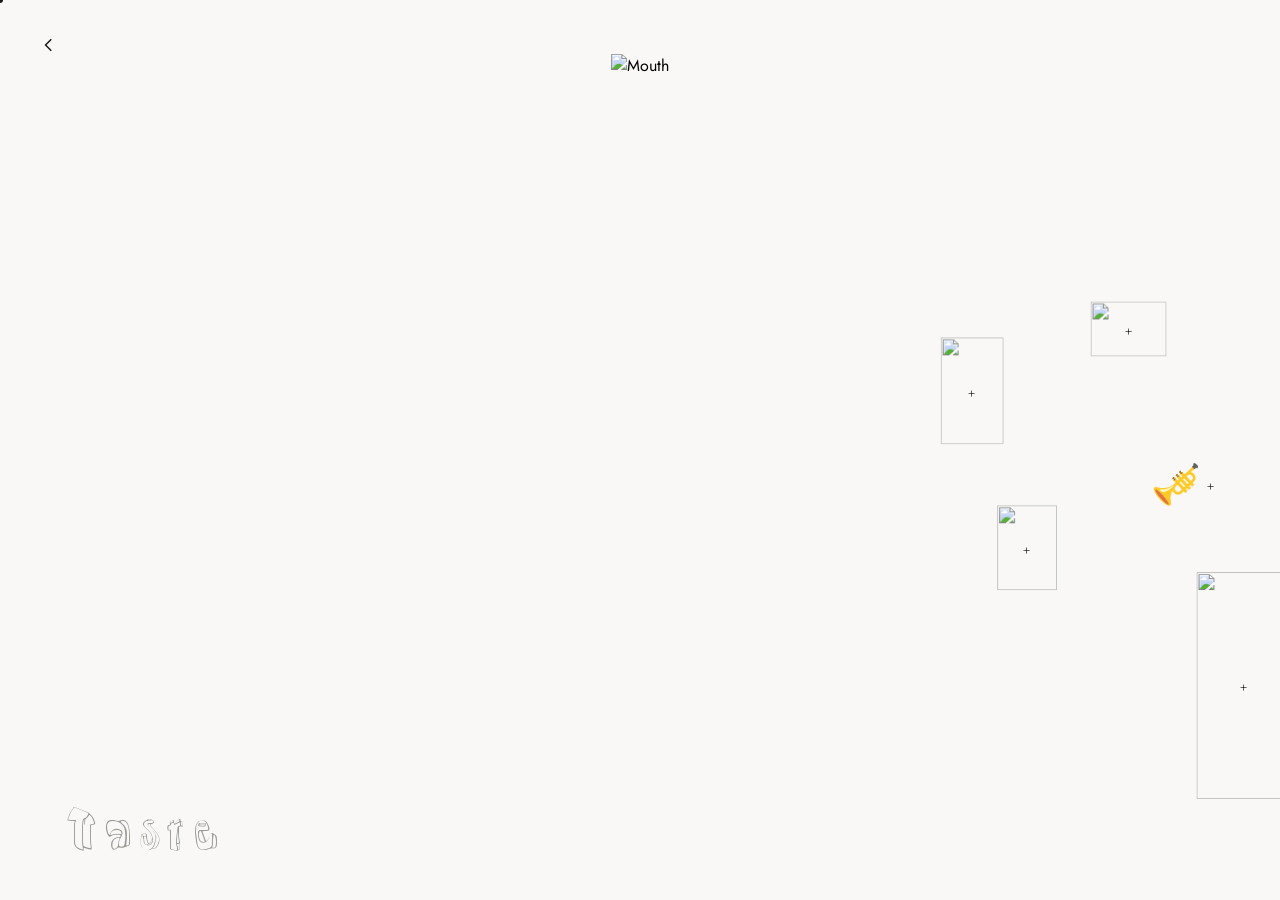
==== mouth.html @ d3f5ba54 "Add files via upload" ====
<!DOCTYPE html>
<html lang="en">
<head>
  <meta charset="UTF-8"/>
  <meta name="viewport" content="width=device-width, initial-scale=1.0"/>
  <title>Taste — The Five Senses</title>
  <link href="https://fonts.googleapis.com/css2?family=Rock+3D&family=Cormorant+Garamond:ital,wght@0,300;0,400;1,300&family=Jost:wght@200;300;400&display=swap" rel="stylesheet">
  <link rel="stylesheet" href="mouth.css">
</head>
<body>

  <div id="cursor"></div>

  <a class="back" href="index.html">
    <svg viewBox="0 0 14 14" fill="none" stroke="currentColor" stroke-width="1.3">
      <path d="M9 2L4 7l5 5"/>
    </svg>
  </a>

  <!-- Mouth illustration — centred -->
  <div id="mouth-wrap">
    <img src="picture/Bigmouth.svg" alt="Mouth">
  </div>

  <!-- ── Green blob → 8.jpg ── -->
  <button class="shape-btn" id="btn-green" onclick="toggleShape('green')">
    <img src="picture/green.svg" alt="">
    <span class="shape-sign">+</span>
  </button>
  <div class="photo-panel" id="panel-green">
    <img src="picture/8.jpg" alt="Taste">
  </div>

  <!-- ── Red blob → 7.jpg ── -->
  <button class="shape-btn" id="btn-red" onclick="toggleShape('red')">
    <img src="picture/red.svg" alt="">
    <span class="shape-sign">+</span>
  </button>
  <div class="photo-panel" id="panel-red">
    <img src="picture/7.jpg" alt="Taste">
  </div>

  <!-- ── Star → 6.jpg ── -->
  <button class="shape-btn" id="btn-star" onclick="toggleShape('star')">
    <img src="picture/star.svg" alt="">
    <span class="shape-sign">+</span>
  </button>
  <div class="photo-panel" id="panel-star">
    <img src="picture/6.jpg" alt="Taste">
  </div>

  <!-- ── Ring → text ── -->
  <button class="shape-btn" id="btn-ring" onclick="toggleShape('ring')">
    <img src="picture/ring.svg" alt="">
    <span class="shape-sign">+</span>
  </button>
  <div class="text-panel" id="panel-ring">
    <div class="text-panel-title">Lip Ring</div>
    <div class="text-panel-body">
      Click, clink, zing! A lip ring: tiny metal, big attitude, making your face go bling-blang every time you talk.
    </div>
  </div>

  <!-- ── 📢 Audio → talk.mp3 ── -->
  <button id="btn-audio" onclick="toggleAudio()">
    <span class="audio-emoji">🎺</span>
    <span class="shape-sign">+</span>
  </button>
  <div class="audio-panel" id="panel-audio">
    <audio id="audio-el" src="audio/talk.mp3"></audio>
    <div class="audio-wave">
      <span></span><span></span><span></span><span></span><span></span>
    </div>
    <button class="audio-stop-btn" onclick="toggleAudio()">stop</button>
  </div>

  <!-- Page label -->
  <div id="sense-label">Taste</div>

  <script src="mouth.js"></script>
</body>
</html>
---- mouth.css ----
*, *::before, *::after { box-sizing: border-box; margin: 0; padding: 0; }
:root { --bg: #f9f8f6; --ink: #1a1a18; --muted: #999994; }

html, body {
  width: 100%; height: 100%;
  background: var(--bg);
  font-family: 'Jost', sans-serif;
  overflow: hidden; cursor: none;
}

#cursor {
  position: fixed; width: 6px; height: 6px; border-radius: 50%;
  background: var(--ink); pointer-events: none;
  transform: translate(-50%, -50%);
  transition: width .3s, height .3s, background .3s;
  z-index: 9999; mix-blend-mode: multiply;
}
body.hovering #cursor { width: 36px; height: 36px; background: rgba(26,24,24,0.07); }

.back {
  position: fixed; top: 30px; left: 34px; z-index: 200;
  text-decoration: none; display: flex; align-items: center;
  justify-content: center; width: 30px; height: 30px; color: var(--ink);
}
.back svg { width: 16px; height: 16px; }

#mouth-wrap {
  position: fixed;
  left: 50%; top: 50%;
  transform: translate(-50%, -50%);
  height: min(88vh, 834px);
  width: auto; z-index: 10;
}
#mouth-wrap img { height: 100%; width: auto; display: block; }

.shape-btn {
  position: fixed;
  background: none; border: none;
  cursor: none; z-index: 30; padding: 0;
  transform: translate(-50%, -50%);
  display: flex; align-items: center; justify-content: center;
}
.shape-btn img {
  display: block;
  transition: transform .3s ease;
}
.shape-btn:hover img { transform: scale(1.08); }

.shape-sign {
  position: absolute;
  font-size: 18px; font-weight: 200; color: var(--ink);
  font-family: 'Cormorant Garamond', serif;
  pointer-events: none;
  transition: transform .35s ease;
}
.shape-btn.open .shape-sign { transform: rotate(45deg); }

.photo-panel {
  position: fixed; z-index: 50;
  opacity: 0; pointer-events: none;
  transform: scale(0.9);
  transition: all .4s cubic-bezier(.16,1,.3,1);
  background: #fff;
  padding: 12px;
  border: 1px solid var(--ink);
  box-shadow: 0 20px 50px rgba(0,0,0,0.1);
}
.photo-panel.open {
  opacity: 1; pointer-events: auto;
  transform: scale(1);
}
.photo-panel img {
  display: block; width: 100%; height: auto;
  object-fit: contain;
}

.text-panel {
  position: fixed; z-index: 50;
  background: #fff;
  border: 1px solid var(--ink);
  padding: 30px;
  opacity: 0; pointer-events: none;
  transform: scale(0.88);
  transition: all .4s cubic-bezier(.16,1,.3,1);
  box-shadow: 0 20px 50px rgba(0,0,0,0.08);
}
.text-panel.open {
  opacity: 1; pointer-events: auto;
  transform: scale(1);
}
.text-panel-title {
  font-family: 'Rock 3D', cursive; font-size: 14px;
  letter-spacing: .15em; text-transform: uppercase;
  margin-bottom: 12px;
}
.text-panel-body {
  font-size: 13px; line-height: 1.8;
  font-weight: 300; color: #555;
}

#sense-label {
  position: fixed; bottom: 40px; left: 5vw;
  font-family: 'Rock 3D', cursive; font-size: 48px;
  color: var(--muted); pointer-events: none;
}

#btn-audio {
  position: fixed; z-index: 30;
  background: none; border: none; cursor: none;
  display: flex; align-items: center; gap: 7px;
  transform: translate(-50%, -50%);
}

.audio-panel {
  position: fixed; z-index: 50;
  display: flex; align-items: center; gap: 10px;
  background: #fff; border: 1px solid var(--ink);
  padding: 10px 16px;
  opacity: 0; pointer-events: none;
  transition: opacity .35s ease;
}
.audio-panel.open { opacity: 1; pointer-events: auto; }

.audio-wave { display: flex; align-items: center; gap: 2px; height: 18px; }
.audio-wave span {
  display: block; width: 2px; border-radius: 1px;
  background: var(--ink);
  animation: wave 0.8s ease-in-out infinite alternate;
}
.audio-wave span:nth-child(1) { height: 6px;  animation-delay: 0s; }
.audio-wave span:nth-child(2) { height: 12px; animation-delay: .1s; }
.audio-wave span:nth-child(3) { height: 18px; animation-delay: .2s; }

@keyframes wave {
  from { transform: scaleY(0.4); }
  to   { transform: scaleY(1); }
}

.audio-stop-btn {
  font-size: 11px; font-family: 'Jost', sans-serif;
  color: var(--muted); cursor: none;
  background: none; border: none;
}

/* ── Cursor hover ── */
body.hovering #cursor { width: 36px; height: 36px; background: rgba(26,24,24,0.07); }

/* ── Audio emoji: keep 40px, + sits to the right ── */
#btn-audio {
  position: fixed; z-index: 30;
  background: none; border: none; cursor: none;
  display: flex; align-items: center; gap: 6px;
  transform: translate(-50%, -50%);
}
.audio-emoji {
  font-size: 40px; line-height: 1;
  pointer-events: none;
}
/* + on audio btn, positioned to the right, rotates to × on open */
#btn-audio .shape-sign {
  position: relative;   /* override absolute so it flows after emoji */
  font-size: 18px; font-weight: 200; color: var(--ink);
  font-family: 'Cormorant Garamond', serif;
  pointer-events: none;
  transition: transform .35s ease;
}
#btn-audio.open .shape-sign {
  transform: rotate(45deg);
}

/* ── Mobile ── */
@media (max-width: 768px) {
  html, body { cursor: auto; }
  #cursor { display: none; }
  .back { top: 18px; left: 18px; }

  #mouth-wrap {
    height: min(52vh, 380px);
    top: 38%;
  }

  /* 所有 panel 变成底部抽屉 */
  .photo-panel,
  .text-panel {
    position: fixed !important;
    left: 0 !important; right: 0 !important;
    bottom: 0 !important; top: auto !important;
    width: 100% !important;
    max-height: 50vh;
    overflow-y: auto;
    border-left: none; border-right: none; border-bottom: none;
    border-radius: 16px 16px 0 0;
    padding: 20px 20px 36px;
    transform: translateY(100%) !important;
    transform-origin: bottom center !important;
    transition: opacity .4s cubic-bezier(.16,1,.3,1),
                transform .4s cubic-bezier(.16,1,.3,1) !important;
    box-shadow: 0 -8px 40px rgba(0,0,0,0.12) !important;
  }
  .photo-panel.open,
  .text-panel.open {
    transform: translateY(0) !important;
  }
  .photo-panel img { max-height: 36vh; object-fit: contain; }

  .text-panel-title { font-size: 13px; }
  .text-panel-body  { font-size: 12px; }

  /* audio panel 也底部 */
  .audio-panel {
    position: fixed !important;
    left: 0 !important; right: 0 !important;
    bottom: 0 !important; top: auto !important;
    width: 100% !important;
    border-left: none; border-right: none; border-bottom: none;
    border-radius: 16px 16px 0 0;
    padding: 20px 24px 36px;
    justify-content: center;
    transform: translateY(100%);
    transition: opacity .35s ease, transform .4s cubic-bezier(.16,1,.3,1) !important;
    box-shadow: 0 -8px 40px rgba(0,0,0,0.1) !important;
  }
  .audio-panel.open {
    transform: translateY(0) !important;
  }

  .audio-emoji { font-size: 28px; }

  #sense-label {
    font-size: clamp(20px, 7vw, 36px);
    bottom: 16px; left: 16px;
  }
}
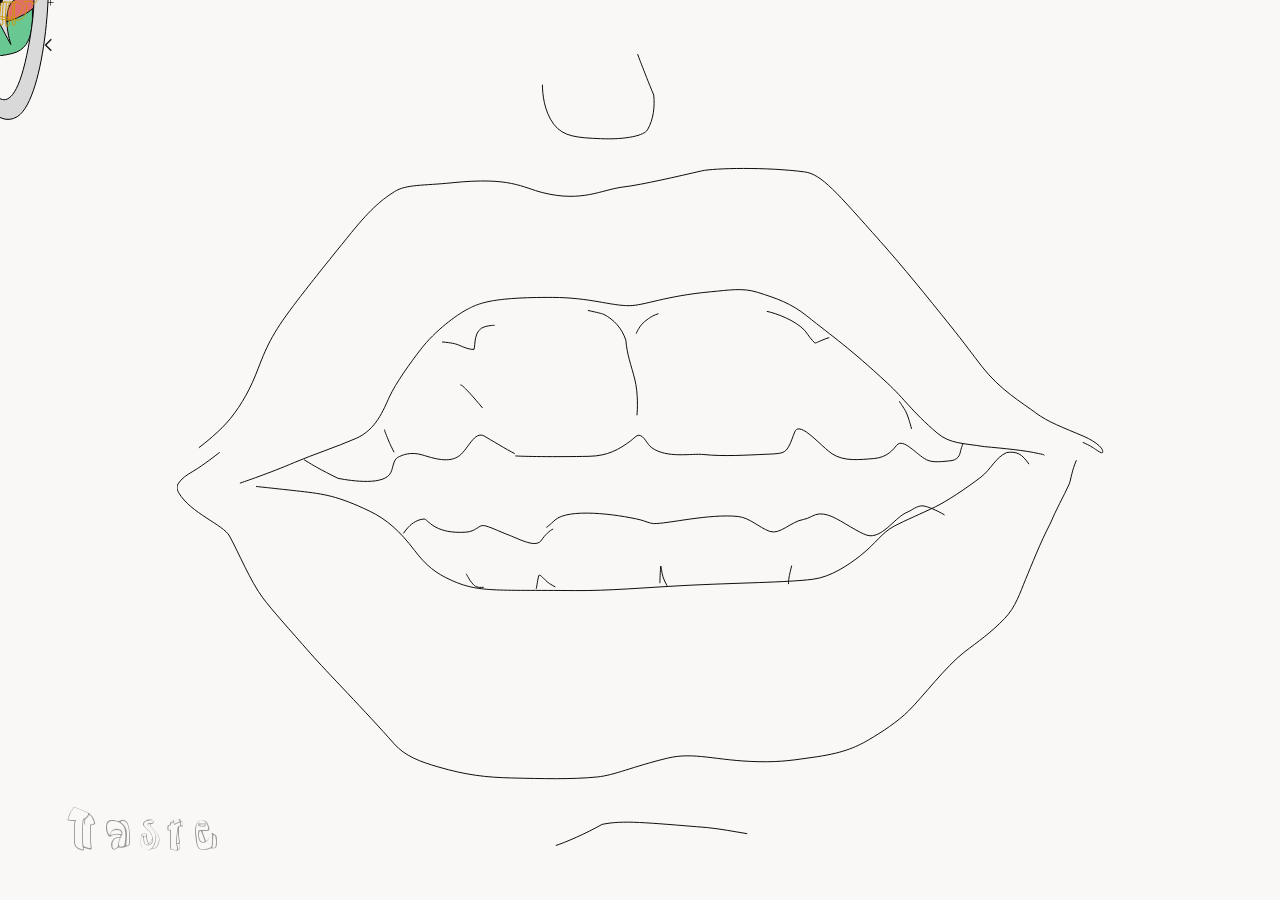
==== commit 99126ec0: "Replace audio emoji span with image" ====
--- a/mouth.html
+++ b/mouth.html
@@ -63,7 +63,7 @@
 
   <!-- ── 📢 Audio → talk.mp3 ── -->
   <button id="btn-audio" onclick="toggleAudio()">
-    <span class="audio-emoji">🎺</span>
+    <img src="picture/Group_59.svg" class="audio-emoji" alt="">
     <span class="shape-sign">+</span>
   </button>
   <div class="audio-panel" id="panel-audio">
@@ -79,4 +79,4 @@
 
   <script src="mouth.js"></script>
 </body>
-</html>+</html>
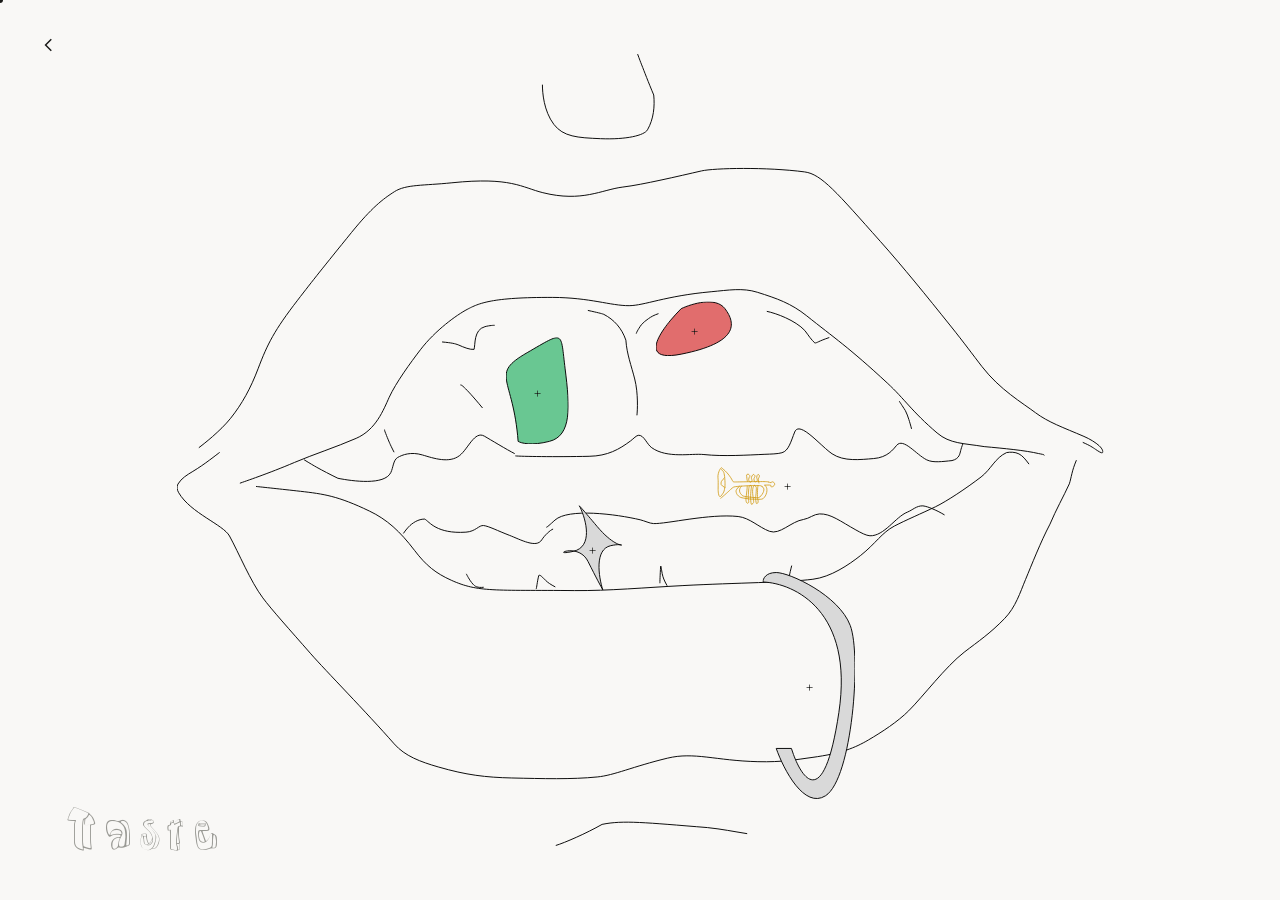
==== commit 177c01c8: "Add files via upload" ====
--- a/mouth.html
+++ b/mouth.html
@@ -79,4 +79,4 @@
 
   <script src="mouth.js"></script>
 </body>
-</html>
+</html>
--- a/mouth.css
+++ b/mouth.css
@@ -153,7 +153,7 @@
   transform: translate(-50%, -50%);
 }
 .audio-emoji {
-  font-size: 40px; line-height: 1;
+  width: 72px; height: 72px;
   pointer-events: none;
 }
 /* + on audio btn, positioned to the right, rotates to × on open */
@@ -224,7 +224,7 @@
     transform: translateY(0) !important;
   }
 
-  .audio-emoji { font-size: 28px; }
+  .audio-emoji { width: 52px; height: 52px; }
 
   #sense-label {
     font-size: clamp(20px, 7vw, 36px);
